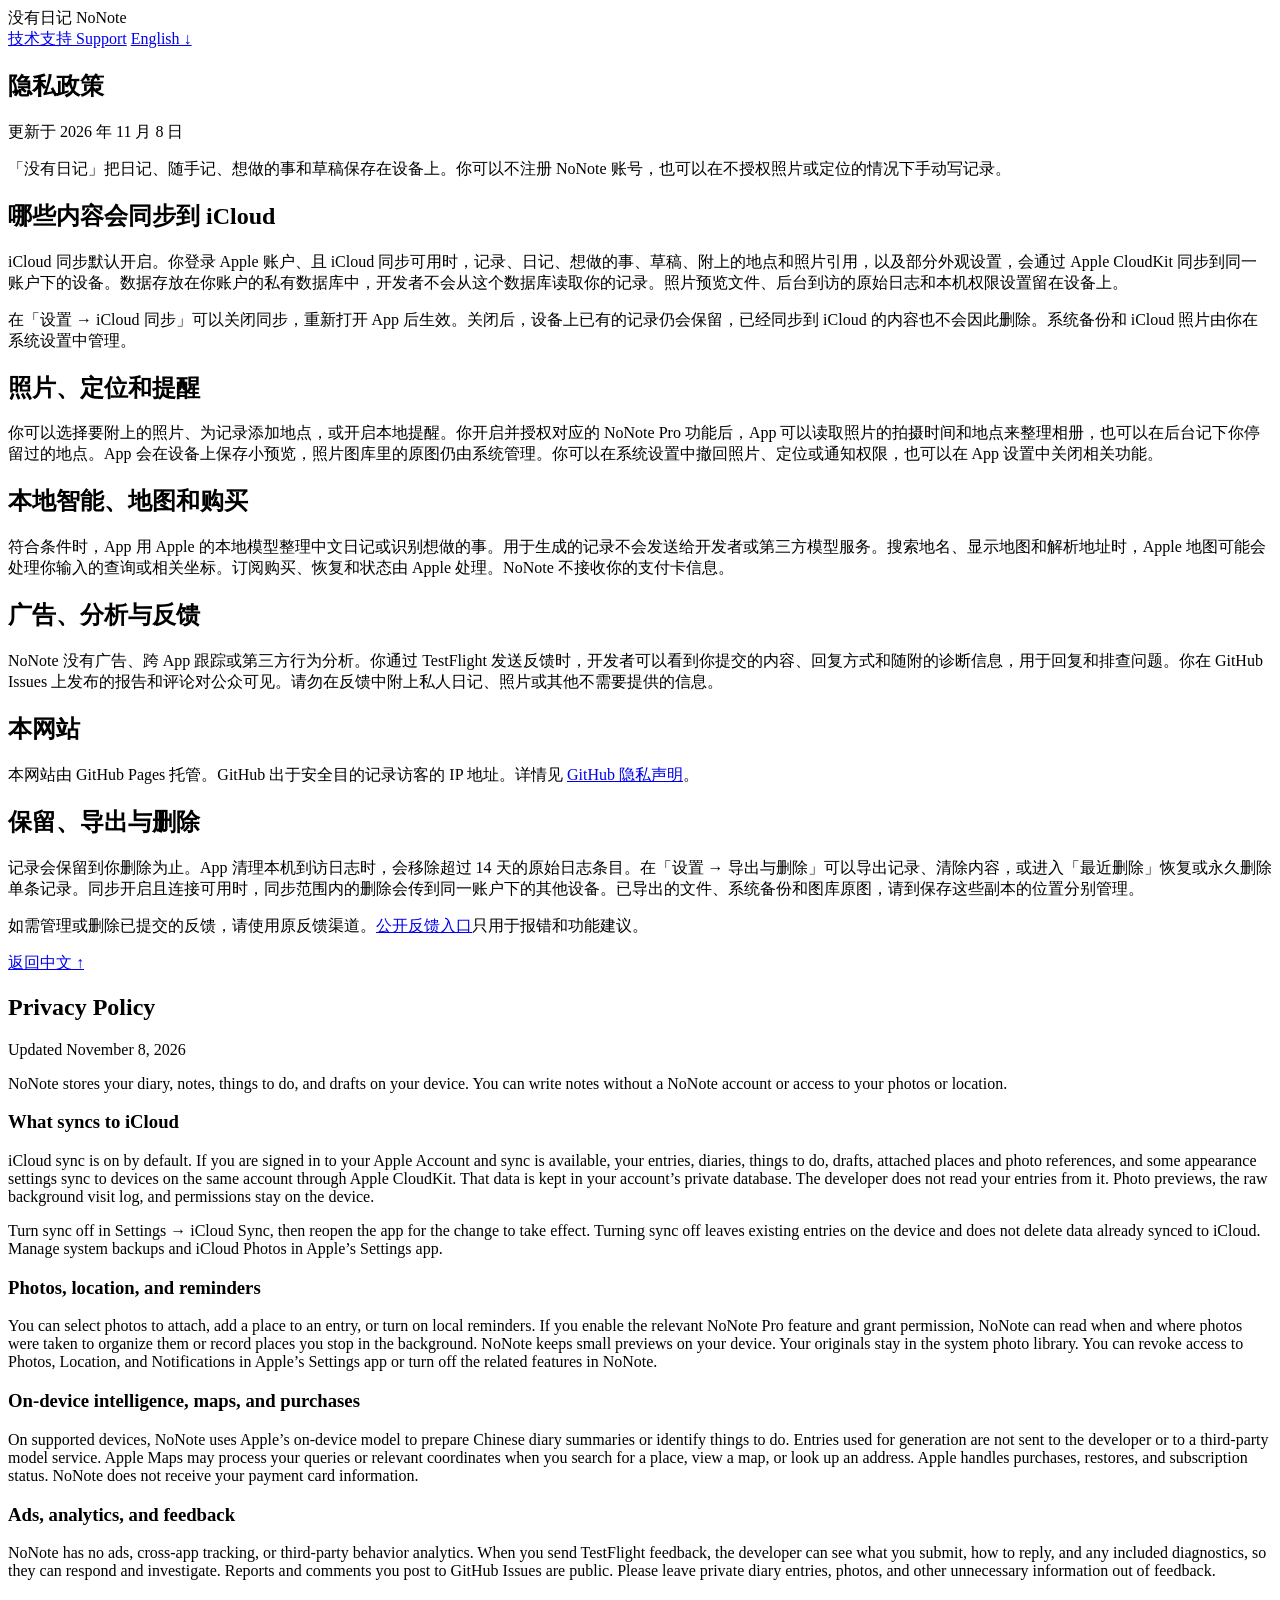
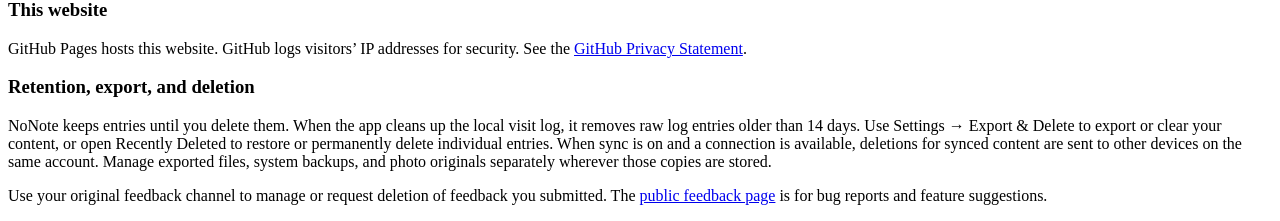
==== privacy.html @ 19c088c6 "Add privacy.html for NoNote Pages" ====
<!doctype html>
<html lang="zh-Hans">
<head>
  <meta charset="utf-8">
  <meta name="viewport" content="width=device-width, initial-scale=1">
  <meta name="description" content="了解没有日记（NoNote）如何保存和同步记录，以及怎样管理权限、导出和删除内容。 Learn how NoNote handles your data.">
  <title>没有日记 · 隐私政策 | NoNote Privacy Policy</title>
  <link rel="stylesheet" href="./site.css">
</head>
<body>
  <header class="site-header">
    <span class="brand">没有日记 <span lang="en">NoNote</span></span>
    <nav aria-label="页面导航">
      <a href="./index.html">技术支持 <span lang="en">Support</span></a>
      <a href="#english" lang="en">English ↓</a>
    </nav>
  </header>
  <main>
    <section id="chinese" aria-labelledby="zh-title">
      <h1 id="zh-title">隐私政策</h1>
      <p class="updated">更新于 <time datetime="2026-11-08">2026 年 11 月 8 日</time></p>
      <p class="intro">「没有日记」把日记、随手记、想做的事和草稿保存在设备上。你可以不注册 NoNote 账号，也可以在不授权照片或定位的情况下手动写记录。</p>

      <h2>哪些内容会同步到 iCloud</h2>
      <p>iCloud 同步默认开启。你登录 Apple 账户、且 iCloud 同步可用时，记录、日记、想做的事、草稿、附上的地点和照片引用，以及部分外观设置，会通过 Apple CloudKit 同步到同一账户下的设备。数据存放在你账户的私有数据库中，开发者不会从这个数据库读取你的记录。照片预览文件、后台到访的原始日志和本机权限设置留在设备上。</p>
      <p>在「设置 → iCloud 同步」可以关闭同步，重新打开 App 后生效。关闭后，设备上已有的记录仍会保留，已经同步到 iCloud 的内容也不会因此删除。系统备份和 iCloud 照片由你在系统设置中管理。</p>

      <h2>照片、定位和提醒</h2>
      <p>你可以选择要附上的照片、为记录添加地点，或开启本地提醒。你开启并授权对应的 NoNote Pro 功能后，App 可以读取照片的拍摄时间和地点来整理相册，也可以在后台记下你停留过的地点。App 会在设备上保存小预览，照片图库里的原图仍由系统管理。你可以在系统设置中撤回照片、定位或通知权限，也可以在 App 设置中关闭相关功能。</p>

      <h2>本地智能、地图和购买</h2>
      <p>符合条件时，App 用 Apple 的本地模型整理中文日记或识别想做的事。用于生成的记录不会发送给开发者或第三方模型服务。搜索地名、显示地图和解析地址时，Apple 地图可能会处理你输入的查询或相关坐标。订阅购买、恢复和状态由 Apple 处理。NoNote 不接收你的支付卡信息。</p>

      <h2>广告、分析与反馈</h2>
      <p>NoNote 没有广告、跨 App 跟踪或第三方行为分析。你通过 TestFlight 发送反馈时，开发者可以看到你提交的内容、回复方式和随附的诊断信息，用于回复和排查问题。你在 GitHub Issues 上发布的报告和评论对公众可见。请勿在反馈中附上私人日记、照片或其他不需要提供的信息。</p>

      <h2>本网站</h2>
      <p>本网站由 GitHub Pages 托管。GitHub 出于安全目的记录访客的 IP 地址。详情见 <a href="https://docs.github.com/en/site-policy/privacy-policies/github-general-privacy-statement">GitHub 隐私声明</a>。</p>

      <h2>保留、导出与删除</h2>
      <p>记录会保留到你删除为止。App 清理本机到访日志时，会移除超过 14 天的原始日志条目。在「设置 → 导出与删除」可以导出记录、清除内容，或进入「最近删除」恢复或永久删除单条记录。同步开启且连接可用时，同步范围内的删除会传到同一账户下的其他设备。已导出的文件、系统备份和图库原图，请到保存这些副本的位置分别管理。</p>
      <p>如需管理或删除已提交的反馈，请使用原反馈渠道。<a href="./index.html#contact">公开反馈入口</a>只用于报错和功能建议。</p>
    </section>

    <section id="english" lang="en" aria-labelledby="en-title">
      <p class="language-back"><a href="#chinese" lang="zh-Hans">返回中文 ↑</a></p>
      <h2 id="en-title" class="section-title">Privacy Policy</h2>
      <p class="updated">Updated <time datetime="2026-11-08">November 8, 2026</time></p>
      <p class="intro">NoNote stores your diary, notes, things to do, and drafts on your device. You can write notes without a NoNote account or access to your photos or location.</p>

      <h3>What syncs to iCloud</h3>
      <p>iCloud sync is on by default. If you are signed in to your Apple Account and sync is available, your entries, diaries, things to do, drafts, attached places and photo references, and some appearance settings sync to devices on the same account through Apple CloudKit. That data is kept in your account’s private database. The developer does not read your entries from it. Photo previews, the raw background visit log, and permissions stay on the device.</p>
      <p>Turn sync off in Settings → iCloud Sync, then reopen the app for the change to take effect. Turning sync off leaves existing entries on the device and does not delete data already synced to iCloud. Manage system backups and iCloud Photos in Apple’s Settings app.</p>

      <h3>Photos, location, and reminders</h3>
      <p>You can select photos to attach, add a place to an entry, or turn on local reminders. If you enable the relevant NoNote Pro feature and grant permission, NoNote can read when and where photos were taken to organize them or record places you stop in the background. NoNote keeps small previews on your device. Your originals stay in the system photo library. You can revoke access to Photos, Location, and Notifications in Apple’s Settings app or turn off the related features in NoNote.</p>

      <h3>On-device intelligence, maps, and purchases</h3>
      <p>On supported devices, NoNote uses Apple’s on-device model to prepare Chinese diary summaries or identify things to do. Entries used for generation are not sent to the developer or to a third-party model service. Apple Maps may process your queries or relevant coordinates when you search for a place, view a map, or look up an address. Apple handles purchases, restores, and subscription status. NoNote does not receive your payment card information.</p>

      <h3>Ads, analytics, and feedback</h3>
      <p>NoNote has no ads, cross-app tracking, or third-party behavior analytics. When you send TestFlight feedback, the developer can see what you submit, how to reply, and any included diagnostics, so they can respond and investigate. Reports and comments you post to GitHub Issues are public. Please leave private diary entries, photos, and other unnecessary information out of feedback.</p>

      <h3>This website</h3>
      <p>GitHub Pages hosts this website. GitHub logs visitors’ IP addresses for security. See the <a href="https://docs.github.com/en/site-policy/privacy-policies/github-general-privacy-statement">GitHub Privacy Statement</a>.</p>

      <h3>Retention, export, and deletion</h3>
      <p>NoNote keeps entries until you delete them. When the app cleans up the local visit log, it removes raw log entries older than 14 days. Use Settings → Export &amp; Delete to export or clear your content, or open Recently Deleted to restore or permanently delete individual entries. When sync is on and a connection is available, deletions for synced content are sent to other devices on the same account. Manage exported files, system backups, and photo originals separately wherever those copies are stored.</p>
      <p>Use your original feedback channel to manage or request deletion of feedback you submitted. The <a href="./index.html#contact-en">public feedback page</a> is for bug reports and feature suggestions.</p>
    </section>
  </main>
</body>
</html>
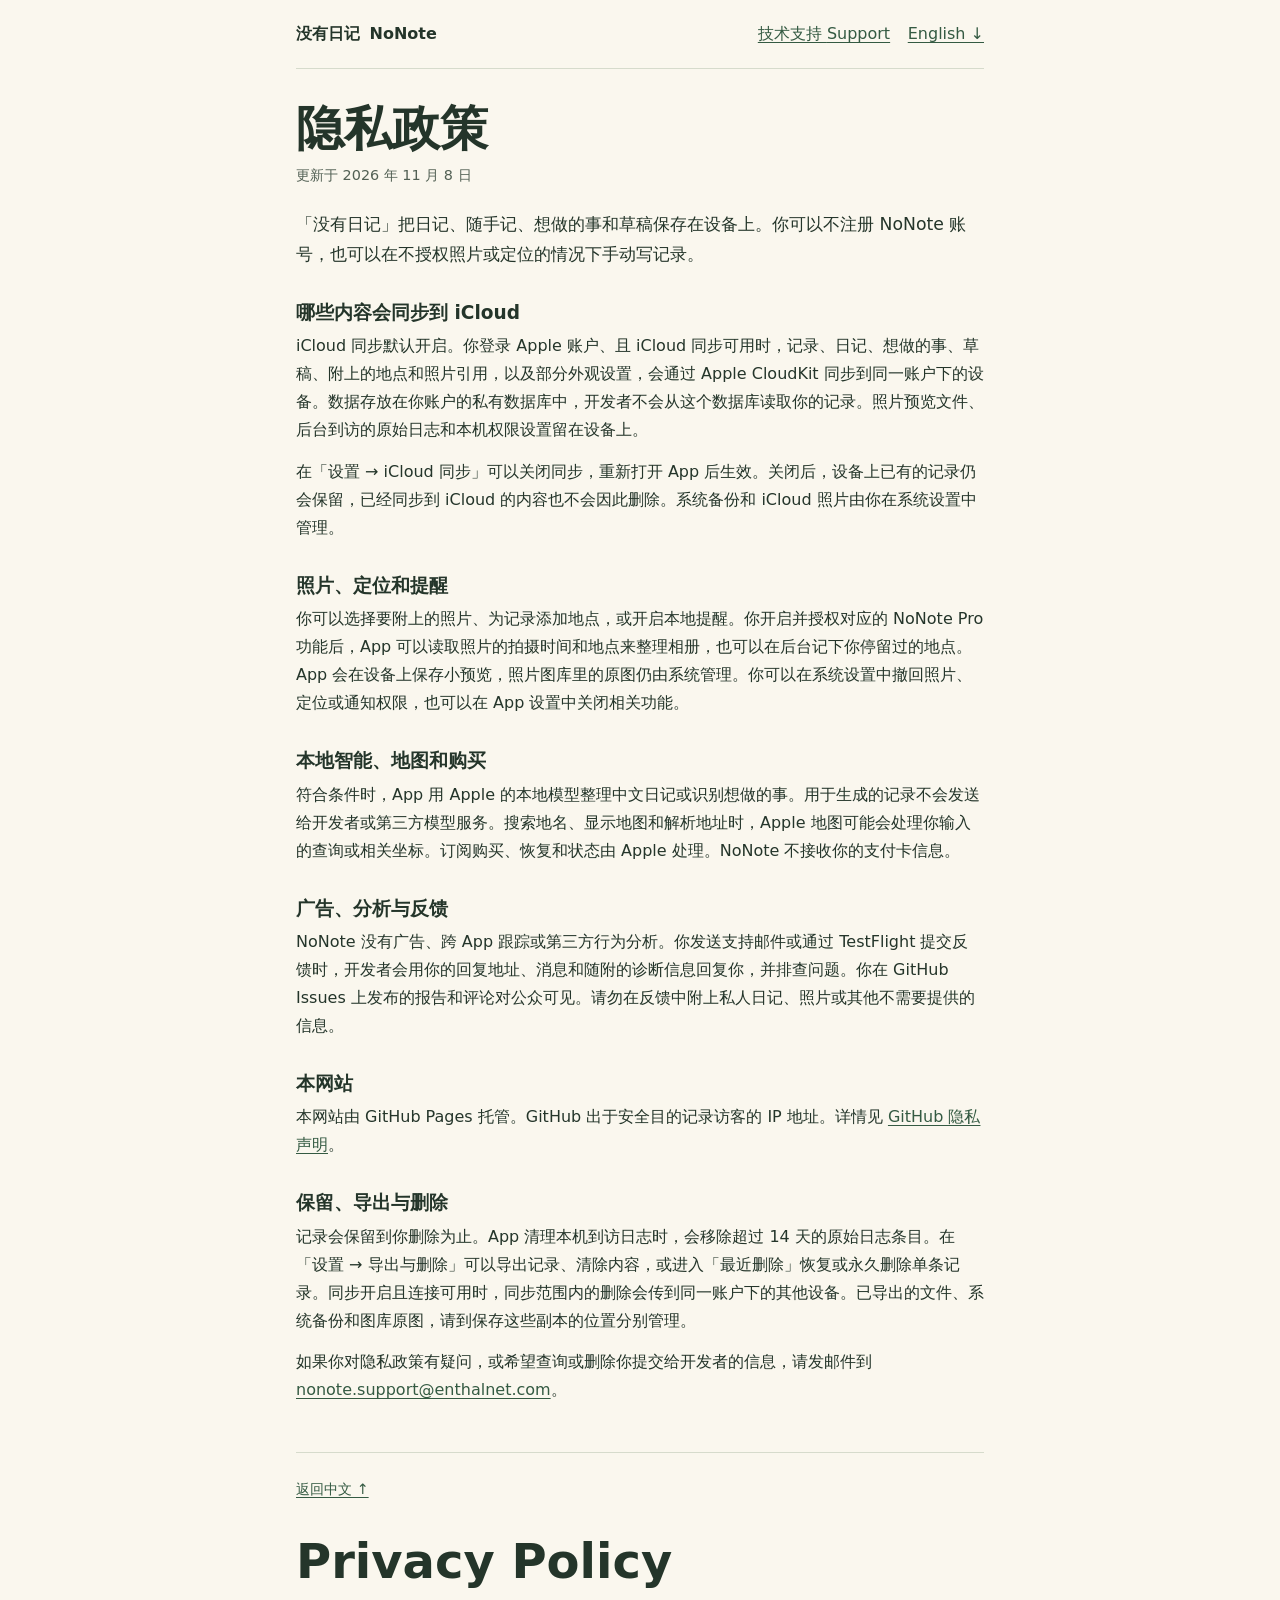
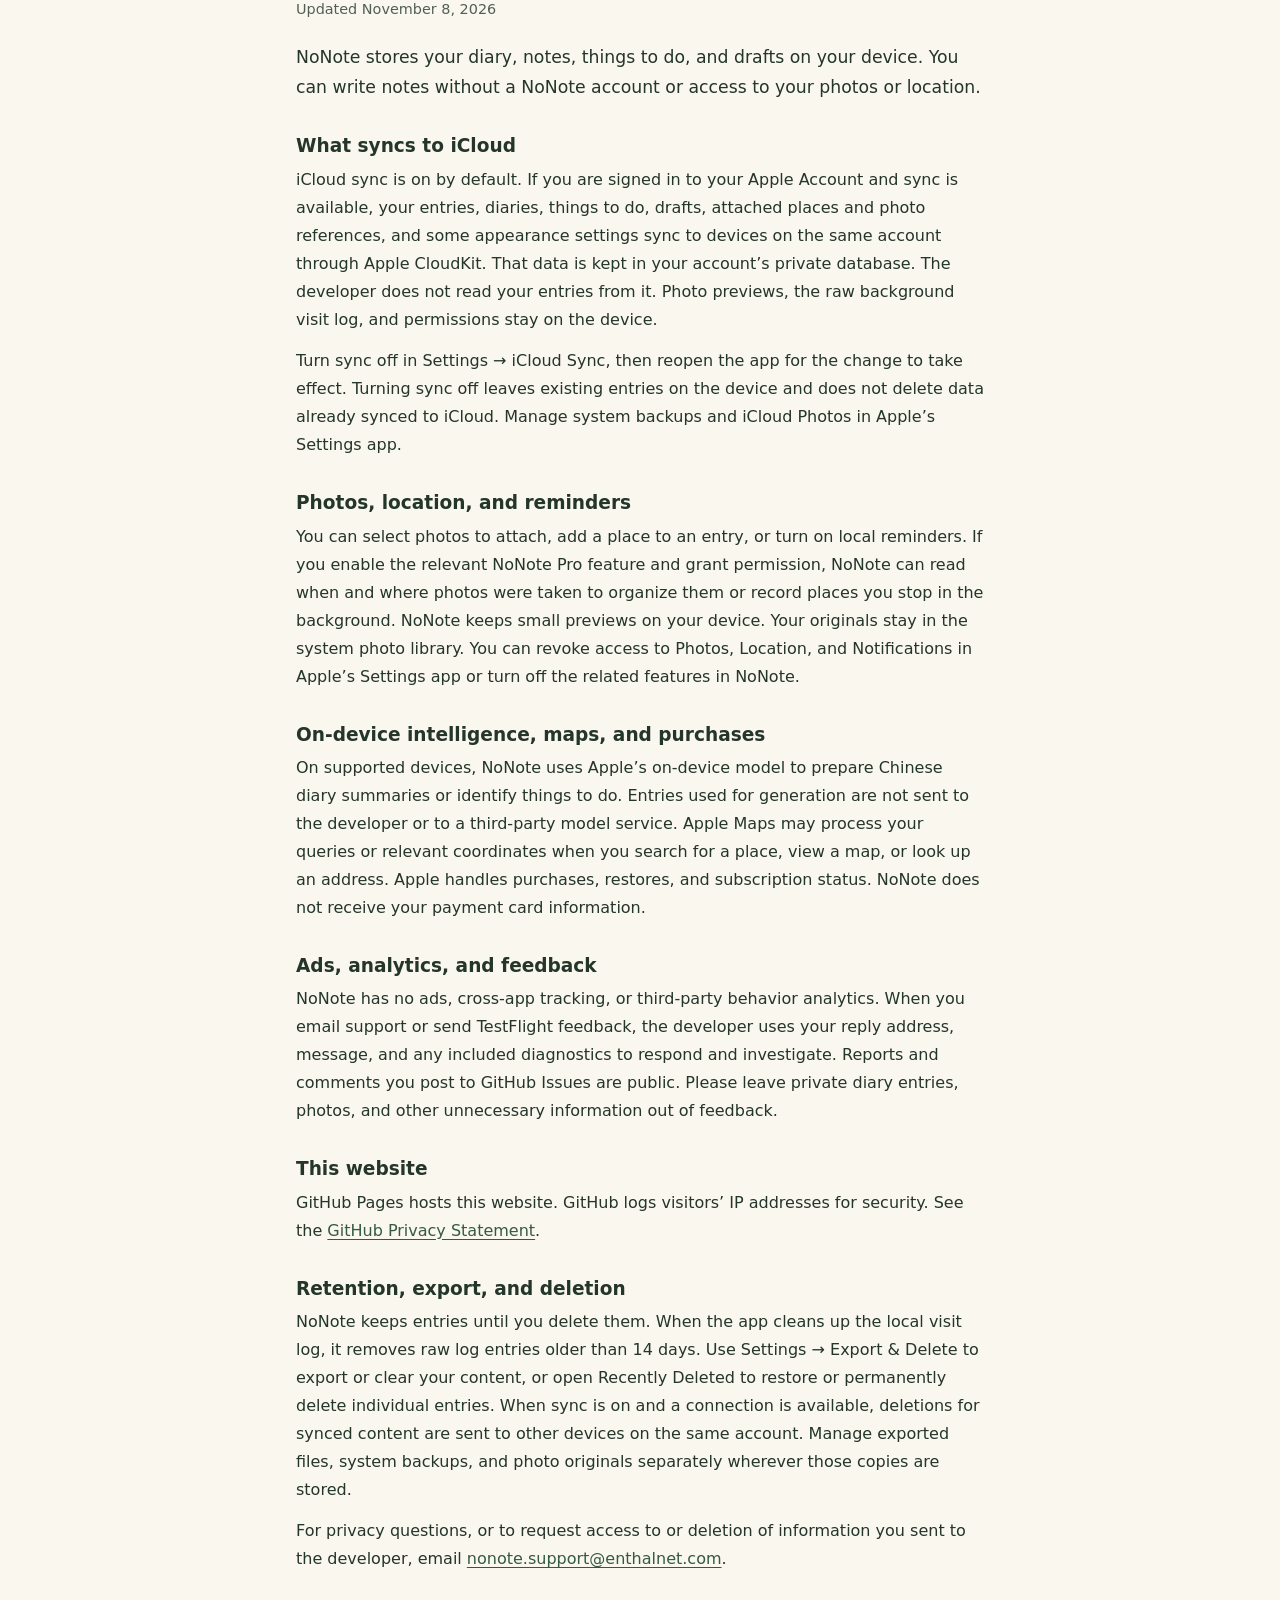
==== commit 9bbccbb3: "Add privacy contact to NoNote policy" ====
--- a/privacy.html
+++ b/privacy.html
@@ -32,14 +32,14 @@
       <p>符合条件时，App 用 Apple 的本地模型整理中文日记或识别想做的事。用于生成的记录不会发送给开发者或第三方模型服务。搜索地名、显示地图和解析地址时，Apple 地图可能会处理你输入的查询或相关坐标。订阅购买、恢复和状态由 Apple 处理。NoNote 不接收你的支付卡信息。</p>
 
       <h2>广告、分析与反馈</h2>
-      <p>NoNote 没有广告、跨 App 跟踪或第三方行为分析。你通过 TestFlight 发送反馈时，开发者可以看到你提交的内容、回复方式和随附的诊断信息，用于回复和排查问题。你在 GitHub Issues 上发布的报告和评论对公众可见。请勿在反馈中附上私人日记、照片或其他不需要提供的信息。</p>
+      <p>NoNote 没有广告、跨 App 跟踪或第三方行为分析。你发送支持邮件或通过 TestFlight 提交反馈时，开发者会用你的回复地址、消息和随附的诊断信息回复你，并排查问题。你在 GitHub Issues 上发布的报告和评论对公众可见。请勿在反馈中附上私人日记、照片或其他不需要提供的信息。</p>
 
       <h2>本网站</h2>
       <p>本网站由 GitHub Pages 托管。GitHub 出于安全目的记录访客的 IP 地址。详情见 <a href="https://docs.github.com/en/site-policy/privacy-policies/github-general-privacy-statement">GitHub 隐私声明</a>。</p>
 
       <h2>保留、导出与删除</h2>
       <p>记录会保留到你删除为止。App 清理本机到访日志时，会移除超过 14 天的原始日志条目。在「设置 → 导出与删除」可以导出记录、清除内容，或进入「最近删除」恢复或永久删除单条记录。同步开启且连接可用时，同步范围内的删除会传到同一账户下的其他设备。已导出的文件、系统备份和图库原图，请到保存这些副本的位置分别管理。</p>
-      <p>如需管理或删除已提交的反馈，请使用原反馈渠道。<a href="./index.html#contact">公开反馈入口</a>只用于报错和功能建议。</p>
+      <p>如果你对隐私政策有疑问，或希望查询或删除你提交给开发者的信息，请发邮件到 <a href="mailto:nonote.support@enthalnet.com">nonote.support@enthalnet.com</a>。</p>
     </section>
 
     <section id="english" lang="en" aria-labelledby="en-title">
@@ -59,14 +59,14 @@
       <p>On supported devices, NoNote uses Apple’s on-device model to prepare Chinese diary summaries or identify things to do. Entries used for generation are not sent to the developer or to a third-party model service. Apple Maps may process your queries or relevant coordinates when you search for a place, view a map, or look up an address. Apple handles purchases, restores, and subscription status. NoNote does not receive your payment card information.</p>
 
       <h3>Ads, analytics, and feedback</h3>
-      <p>NoNote has no ads, cross-app tracking, or third-party behavior analytics. When you send TestFlight feedback, the developer can see what you submit, how to reply, and any included diagnostics, so they can respond and investigate. Reports and comments you post to GitHub Issues are public. Please leave private diary entries, photos, and other unnecessary information out of feedback.</p>
+      <p>NoNote has no ads, cross-app tracking, or third-party behavior analytics. When you email support or send TestFlight feedback, the developer uses your reply address, message, and any included diagnostics to respond and investigate. Reports and comments you post to GitHub Issues are public. Please leave private diary entries, photos, and other unnecessary information out of feedback.</p>
 
       <h3>This website</h3>
       <p>GitHub Pages hosts this website. GitHub logs visitors’ IP addresses for security. See the <a href="https://docs.github.com/en/site-policy/privacy-policies/github-general-privacy-statement">GitHub Privacy Statement</a>.</p>
 
       <h3>Retention, export, and deletion</h3>
       <p>NoNote keeps entries until you delete them. When the app cleans up the local visit log, it removes raw log entries older than 14 days. Use Settings → Export &amp; Delete to export or clear your content, or open Recently Deleted to restore or permanently delete individual entries. When sync is on and a connection is available, deletions for synced content are sent to other devices on the same account. Manage exported files, system backups, and photo originals separately wherever those copies are stored.</p>
-      <p>Use your original feedback channel to manage or request deletion of feedback you submitted. The <a href="./index.html#contact-en">public feedback page</a> is for bug reports and feature suggestions.</p>
+      <p>For privacy questions, or to request access to or deletion of information you sent to the developer, email <a href="mailto:nonote.support@enthalnet.com">nonote.support@enthalnet.com</a>.</p>
     </section>
   </main>
 </body>
--- a/site.css
+++ b/site.css
@@ -0,0 +1,41 @@
+:root {
+  color-scheme: light;
+  --paper: #faf7ee;
+  --ink: #24352a;
+  --muted: #526054;
+  --accent: #345a42;
+  --rule: #d6dbcc;
+}
+
+* { box-sizing: border-box; }
+body {
+  max-width: 48rem;
+  margin: 0 auto;
+  padding: 0 clamp(1rem, 5vw, 2.5rem) 3rem;
+  background: var(--paper);
+  color: var(--ink);
+  font: 1rem/1.75 system-ui, sans-serif;
+  overflow-wrap: anywhere;
+}
+.site-header, nav {
+  display: flex;
+  flex-wrap: wrap;
+  gap: 0.5rem 1.1rem;
+  align-items: center;
+}
+.site-header {
+  justify-content: space-between;
+  padding: 1.25rem 0;
+  border-bottom: 1px solid var(--rule);
+}
+.brand { font-weight: 700; }
+.brand span { margin-inline-start: 0.25rem; }
+a { color: var(--accent); text-underline-offset: 0.2em; }
+a:focus-visible { outline: 2px solid var(--accent); outline-offset: 4px; }
+h1, h2, h3 { line-height: 1.3; }
+h1, .section-title { font-size: clamp(2rem, 6vw, 3rem); margin: 1.75rem 0 0.25rem; }
+h2, h3 { font-size: 1.16rem; margin: 2rem 0 0.45rem; }
+p { margin: 0 0 0.85rem; }
+.intro { font-size: 1.08rem; margin-top: 1.25rem; }
+.updated, .language-back { color: var(--muted); font-size: 0.9rem; }
+section + section { margin-top: 3rem; padding-top: 1.5rem; border-top: 1px solid var(--rule); }
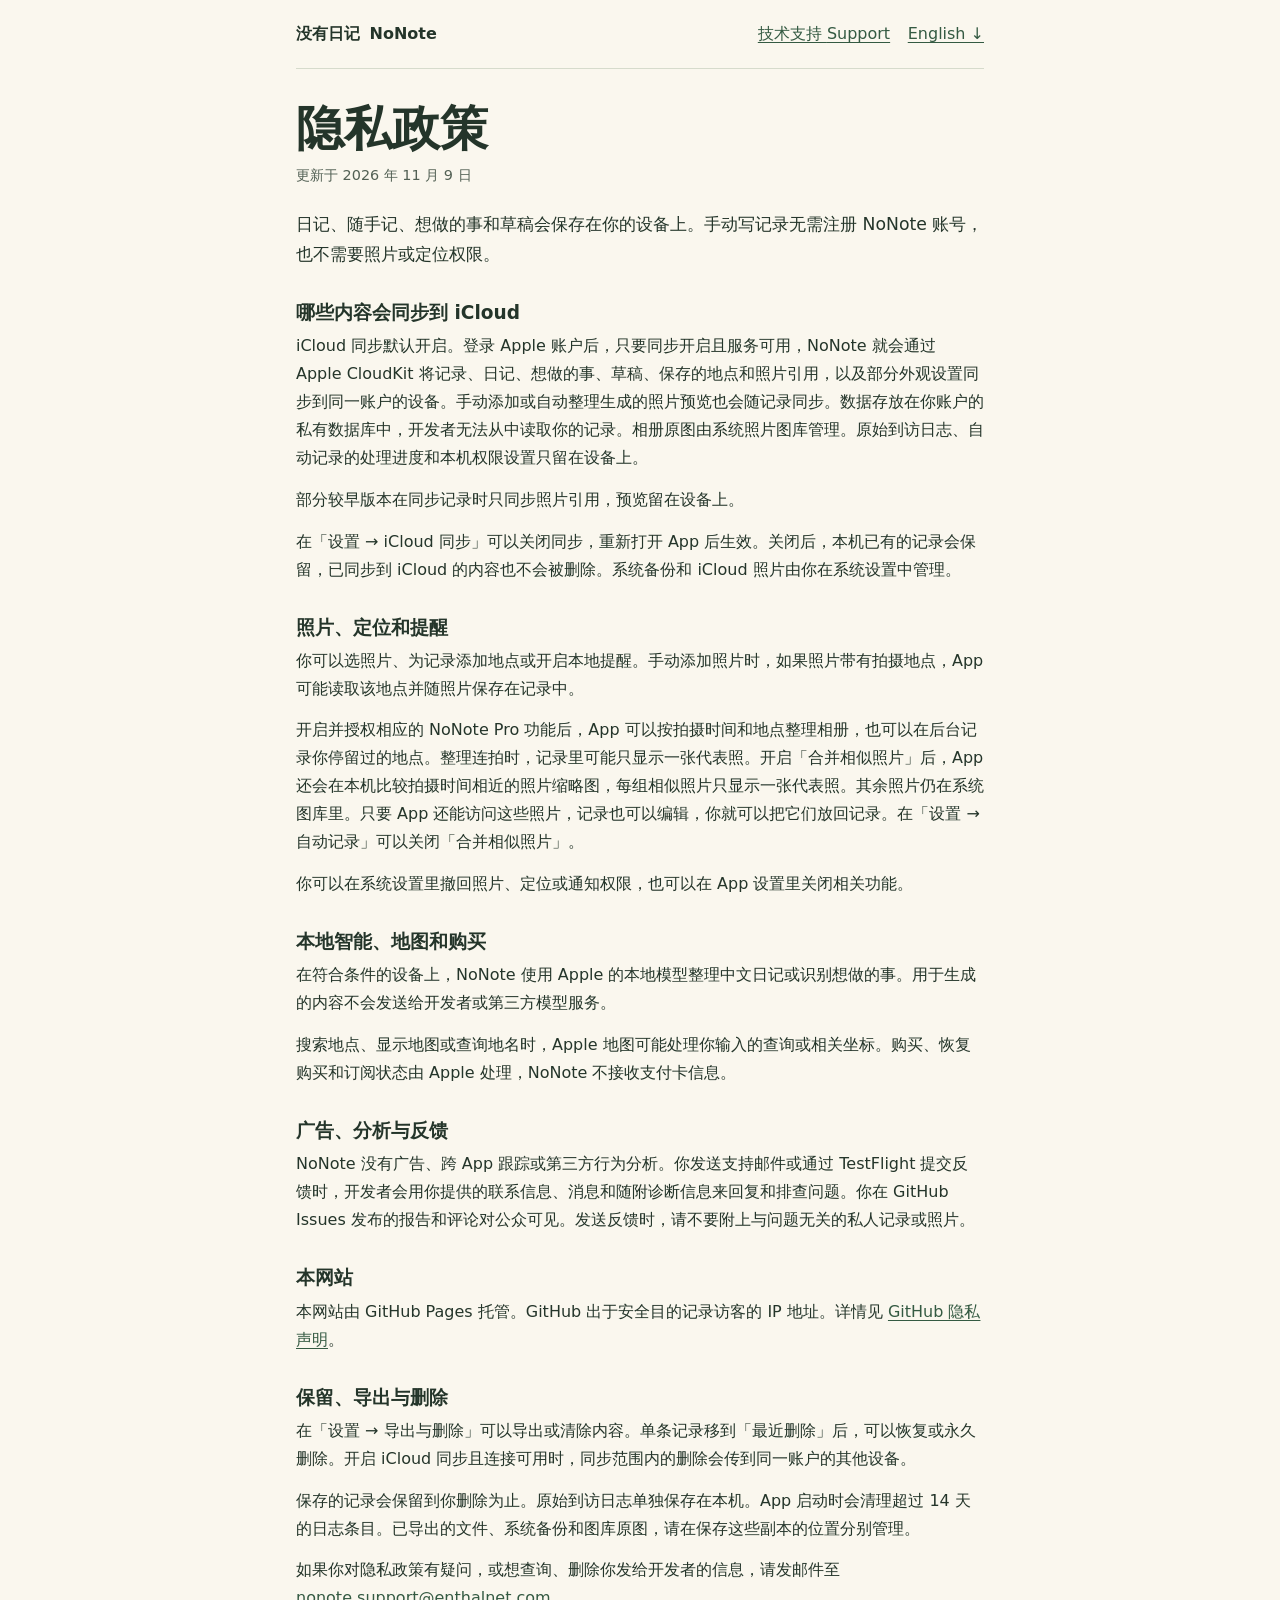
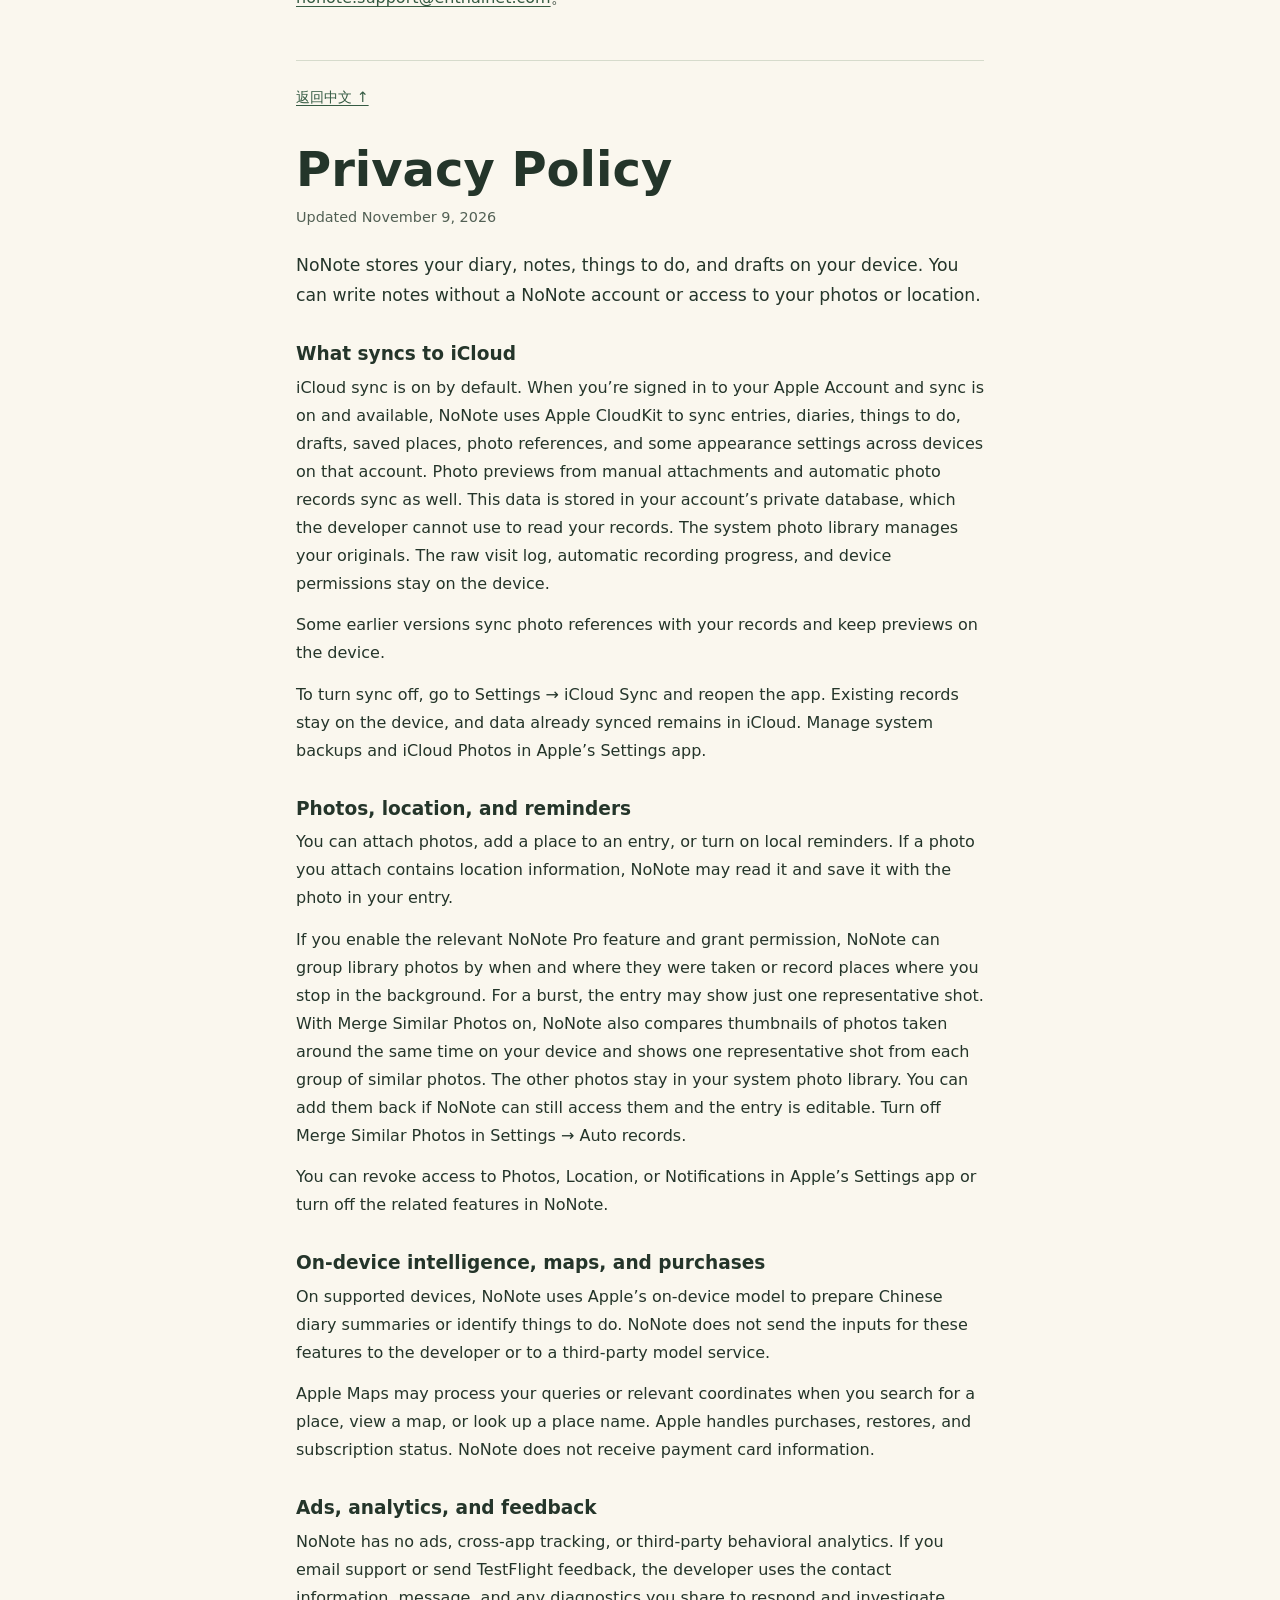
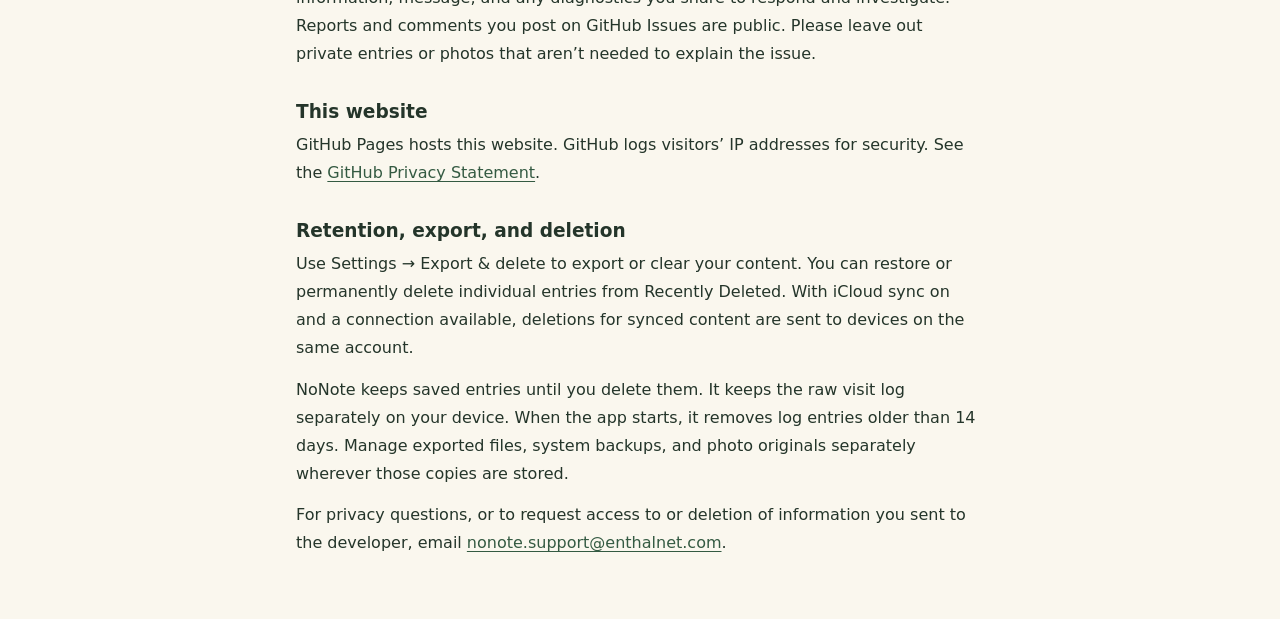
==== commit e3522ea4: "Align the bilingual NoNote privacy policy with the app" ====
--- a/privacy.html
+++ b/privacy.html
@@ -18,54 +18,64 @@
   <main>
     <section id="chinese" aria-labelledby="zh-title">
       <h1 id="zh-title">隐私政策</h1>
-      <p class="updated">更新于 <time datetime="2026-11-08">2026 年 11 月 8 日</time></p>
-      <p class="intro">「没有日记」把日记、随手记、想做的事和草稿保存在设备上。你可以不注册 NoNote 账号，也可以在不授权照片或定位的情况下手动写记录。</p>
+      <p class="updated">更新于 <time datetime="2026-11-09">2026 年 11 月 9 日</time></p>
+      <p class="intro">日记、随手记、想做的事和草稿会保存在你的设备上。手动写记录无需注册 NoNote 账号，也不需要照片或定位权限。</p>
 
       <h2>哪些内容会同步到 iCloud</h2>
-      <p>iCloud 同步默认开启。你登录 Apple 账户、且 iCloud 同步可用时，记录、日记、想做的事、草稿、附上的地点和照片引用，以及部分外观设置，会通过 Apple CloudKit 同步到同一账户下的设备。数据存放在你账户的私有数据库中，开发者不会从这个数据库读取你的记录。照片预览文件、后台到访的原始日志和本机权限设置留在设备上。</p>
-      <p>在「设置 → iCloud 同步」可以关闭同步，重新打开 App 后生效。关闭后，设备上已有的记录仍会保留，已经同步到 iCloud 的内容也不会因此删除。系统备份和 iCloud 照片由你在系统设置中管理。</p>
+      <p>iCloud 同步默认开启。登录 Apple 账户后，只要同步开启且服务可用，NoNote 就会通过 Apple CloudKit 将记录、日记、想做的事、草稿、保存的地点和照片引用，以及部分外观设置同步到同一账户的设备。手动添加或自动整理生成的照片预览也会随记录同步。数据存放在你账户的私有数据库中，开发者无法从中读取你的记录。相册原图由系统照片图库管理。原始到访日志、自动记录的处理进度和本机权限设置只留在设备上。</p>
+      <p>部分较早版本在同步记录时只同步照片引用，预览留在设备上。</p>
+      <p>在「设置 → iCloud 同步」可以关闭同步，重新打开 App 后生效。关闭后，本机已有的记录会保留，已同步到 iCloud 的内容也不会被删除。系统备份和 iCloud 照片由你在系统设置中管理。</p>
 
       <h2>照片、定位和提醒</h2>
-      <p>你可以选择要附上的照片、为记录添加地点，或开启本地提醒。你开启并授权对应的 NoNote Pro 功能后，App 可以读取照片的拍摄时间和地点来整理相册，也可以在后台记下你停留过的地点。App 会在设备上保存小预览，照片图库里的原图仍由系统管理。你可以在系统设置中撤回照片、定位或通知权限，也可以在 App 设置中关闭相关功能。</p>
+      <p>你可以选照片、为记录添加地点或开启本地提醒。手动添加照片时，如果照片带有拍摄地点，App 可能读取该地点并随照片保存在记录中。</p>
+      <p>开启并授权相应的 NoNote Pro 功能后，App 可以按拍摄时间和地点整理相册，也可以在后台记录你停留过的地点。整理连拍时，记录里可能只显示一张代表照。开启「合并相似照片」后，App 还会在本机比较拍摄时间相近的照片缩略图，每组相似照片只显示一张代表照。其余照片仍在系统图库里。只要 App 还能访问这些照片，记录也可以编辑，你就可以把它们放回记录。在「设置 → 自动记录」可以关闭「合并相似照片」。</p>
+      <p>你可以在系统设置里撤回照片、定位或通知权限，也可以在 App 设置里关闭相关功能。</p>
 
       <h2>本地智能、地图和购买</h2>
-      <p>符合条件时，App 用 Apple 的本地模型整理中文日记或识别想做的事。用于生成的记录不会发送给开发者或第三方模型服务。搜索地名、显示地图和解析地址时，Apple 地图可能会处理你输入的查询或相关坐标。订阅购买、恢复和状态由 Apple 处理。NoNote 不接收你的支付卡信息。</p>
+      <p>在符合条件的设备上，NoNote 使用 Apple 的本地模型整理中文日记或识别想做的事。用于生成的内容不会发送给开发者或第三方模型服务。</p>
+      <p>搜索地点、显示地图或查询地名时，Apple 地图可能处理你输入的查询或相关坐标。购买、恢复购买和订阅状态由 Apple 处理，NoNote 不接收支付卡信息。</p>
 
       <h2>广告、分析与反馈</h2>
-      <p>NoNote 没有广告、跨 App 跟踪或第三方行为分析。你发送支持邮件或通过 TestFlight 提交反馈时，开发者会用你的回复地址、消息和随附的诊断信息回复你，并排查问题。你在 GitHub Issues 上发布的报告和评论对公众可见。请勿在反馈中附上私人日记、照片或其他不需要提供的信息。</p>
+      <p>NoNote 没有广告、跨 App 跟踪或第三方行为分析。你发送支持邮件或通过 TestFlight 提交反馈时，开发者会用你提供的联系信息、消息和随附诊断信息来回复和排查问题。你在 GitHub Issues 发布的报告和评论对公众可见。发送反馈时，请不要附上与问题无关的私人记录或照片。</p>
 
       <h2>本网站</h2>
       <p>本网站由 GitHub Pages 托管。GitHub 出于安全目的记录访客的 IP 地址。详情见 <a href="https://docs.github.com/en/site-policy/privacy-policies/github-general-privacy-statement">GitHub 隐私声明</a>。</p>
 
       <h2>保留、导出与删除</h2>
-      <p>记录会保留到你删除为止。App 清理本机到访日志时，会移除超过 14 天的原始日志条目。在「设置 → 导出与删除」可以导出记录、清除内容，或进入「最近删除」恢复或永久删除单条记录。同步开启且连接可用时，同步范围内的删除会传到同一账户下的其他设备。已导出的文件、系统备份和图库原图，请到保存这些副本的位置分别管理。</p>
-      <p>如果你对隐私政策有疑问，或希望查询或删除你提交给开发者的信息，请发邮件到 <a href="mailto:nonote.support@enthalnet.com">nonote.support@enthalnet.com</a>。</p>
+      <p>在「设置 → 导出与删除」可以导出或清除内容。单条记录移到「最近删除」后，可以恢复或永久删除。开启 iCloud 同步且连接可用时，同步范围内的删除会传到同一账户的其他设备。</p>
+      <p>保存的记录会保留到你删除为止。原始到访日志单独保存在本机。App 启动时会清理超过 14 天的日志条目。已导出的文件、系统备份和图库原图，请在保存这些副本的位置分别管理。</p>
+      <p>如果你对隐私政策有疑问，或想查询、删除你发给开发者的信息，请发邮件至 <a href="mailto:nonote.support@enthalnet.com">nonote.support@enthalnet.com</a>。</p>
     </section>
 
     <section id="english" lang="en" aria-labelledby="en-title">
       <p class="language-back"><a href="#chinese" lang="zh-Hans">返回中文 ↑</a></p>
       <h2 id="en-title" class="section-title">Privacy Policy</h2>
-      <p class="updated">Updated <time datetime="2026-11-08">November 8, 2026</time></p>
+      <p class="updated">Updated <time datetime="2026-11-09">November 9, 2026</time></p>
       <p class="intro">NoNote stores your diary, notes, things to do, and drafts on your device. You can write notes without a NoNote account or access to your photos or location.</p>
 
       <h3>What syncs to iCloud</h3>
-      <p>iCloud sync is on by default. If you are signed in to your Apple Account and sync is available, your entries, diaries, things to do, drafts, attached places and photo references, and some appearance settings sync to devices on the same account through Apple CloudKit. That data is kept in your account’s private database. The developer does not read your entries from it. Photo previews, the raw background visit log, and permissions stay on the device.</p>
-      <p>Turn sync off in Settings → iCloud Sync, then reopen the app for the change to take effect. Turning sync off leaves existing entries on the device and does not delete data already synced to iCloud. Manage system backups and iCloud Photos in Apple’s Settings app.</p>
+      <p>iCloud sync is on by default. When you’re signed in to your Apple Account and sync is on and available, NoNote uses Apple CloudKit to sync entries, diaries, things to do, drafts, saved places, photo references, and some appearance settings across devices on that account. Photo previews from manual attachments and automatic photo records sync as well. This data is stored in your account’s private database, which the developer cannot use to read your records. The system photo library manages your originals. The raw visit log, automatic recording progress, and device permissions stay on the device.</p>
+      <p>Some earlier versions sync photo references with your records and keep previews on the device.</p>
+      <p>To turn sync off, go to Settings → iCloud Sync and reopen the app. Existing records stay on the device, and data already synced remains in iCloud. Manage system backups and iCloud Photos in Apple’s Settings app.</p>
 
       <h3>Photos, location, and reminders</h3>
-      <p>You can select photos to attach, add a place to an entry, or turn on local reminders. If you enable the relevant NoNote Pro feature and grant permission, NoNote can read when and where photos were taken to organize them or record places you stop in the background. NoNote keeps small previews on your device. Your originals stay in the system photo library. You can revoke access to Photos, Location, and Notifications in Apple’s Settings app or turn off the related features in NoNote.</p>
+      <p>You can attach photos, add a place to an entry, or turn on local reminders. If a photo you attach contains location information, NoNote may read it and save it with the photo in your entry.</p>
+      <p>If you enable the relevant NoNote Pro feature and grant permission, NoNote can group library photos by when and where they were taken or record places where you stop in the background. For a burst, the entry may show just one representative shot. With Merge Similar Photos on, NoNote also compares thumbnails of photos taken around the same time on your device and shows one representative shot from each group of similar photos. The other photos stay in your system photo library. You can add them back if NoNote can still access them and the entry is editable. Turn off Merge Similar Photos in Settings → Auto records.</p>
+      <p>You can revoke access to Photos, Location, or Notifications in Apple’s Settings app or turn off the related features in NoNote.</p>
 
       <h3>On-device intelligence, maps, and purchases</h3>
-      <p>On supported devices, NoNote uses Apple’s on-device model to prepare Chinese diary summaries or identify things to do. Entries used for generation are not sent to the developer or to a third-party model service. Apple Maps may process your queries or relevant coordinates when you search for a place, view a map, or look up an address. Apple handles purchases, restores, and subscription status. NoNote does not receive your payment card information.</p>
+      <p>On supported devices, NoNote uses Apple’s on-device model to prepare Chinese diary summaries or identify things to do. NoNote does not send the inputs for these features to the developer or to a third-party model service.</p>
+      <p>Apple Maps may process your queries or relevant coordinates when you search for a place, view a map, or look up a place name. Apple handles purchases, restores, and subscription status. NoNote does not receive payment card information.</p>
 
       <h3>Ads, analytics, and feedback</h3>
-      <p>NoNote has no ads, cross-app tracking, or third-party behavior analytics. When you email support or send TestFlight feedback, the developer uses your reply address, message, and any included diagnostics to respond and investigate. Reports and comments you post to GitHub Issues are public. Please leave private diary entries, photos, and other unnecessary information out of feedback.</p>
+      <p>NoNote has no ads, cross-app tracking, or third-party behavioral analytics. If you email support or send TestFlight feedback, the developer uses the contact information, message, and any diagnostics you share to respond and investigate. Reports and comments you post on GitHub Issues are public. Please leave out private entries or photos that aren’t needed to explain the issue.</p>
 
       <h3>This website</h3>
       <p>GitHub Pages hosts this website. GitHub logs visitors’ IP addresses for security. See the <a href="https://docs.github.com/en/site-policy/privacy-policies/github-general-privacy-statement">GitHub Privacy Statement</a>.</p>
 
       <h3>Retention, export, and deletion</h3>
-      <p>NoNote keeps entries until you delete them. When the app cleans up the local visit log, it removes raw log entries older than 14 days. Use Settings → Export &amp; Delete to export or clear your content, or open Recently Deleted to restore or permanently delete individual entries. When sync is on and a connection is available, deletions for synced content are sent to other devices on the same account. Manage exported files, system backups, and photo originals separately wherever those copies are stored.</p>
+      <p>Use Settings → Export &amp; delete to export or clear your content. You can restore or permanently delete individual entries from Recently Deleted. With iCloud sync on and a connection available, deletions for synced content are sent to devices on the same account.</p>
+      <p>NoNote keeps saved entries until you delete them. It keeps the raw visit log separately on your device. When the app starts, it removes log entries older than 14 days. Manage exported files, system backups, and photo originals separately wherever those copies are stored.</p>
       <p>For privacy questions, or to request access to or deletion of information you sent to the developer, email <a href="mailto:nonote.support@enthalnet.com">nonote.support@enthalnet.com</a>.</p>
     </section>
   </main>
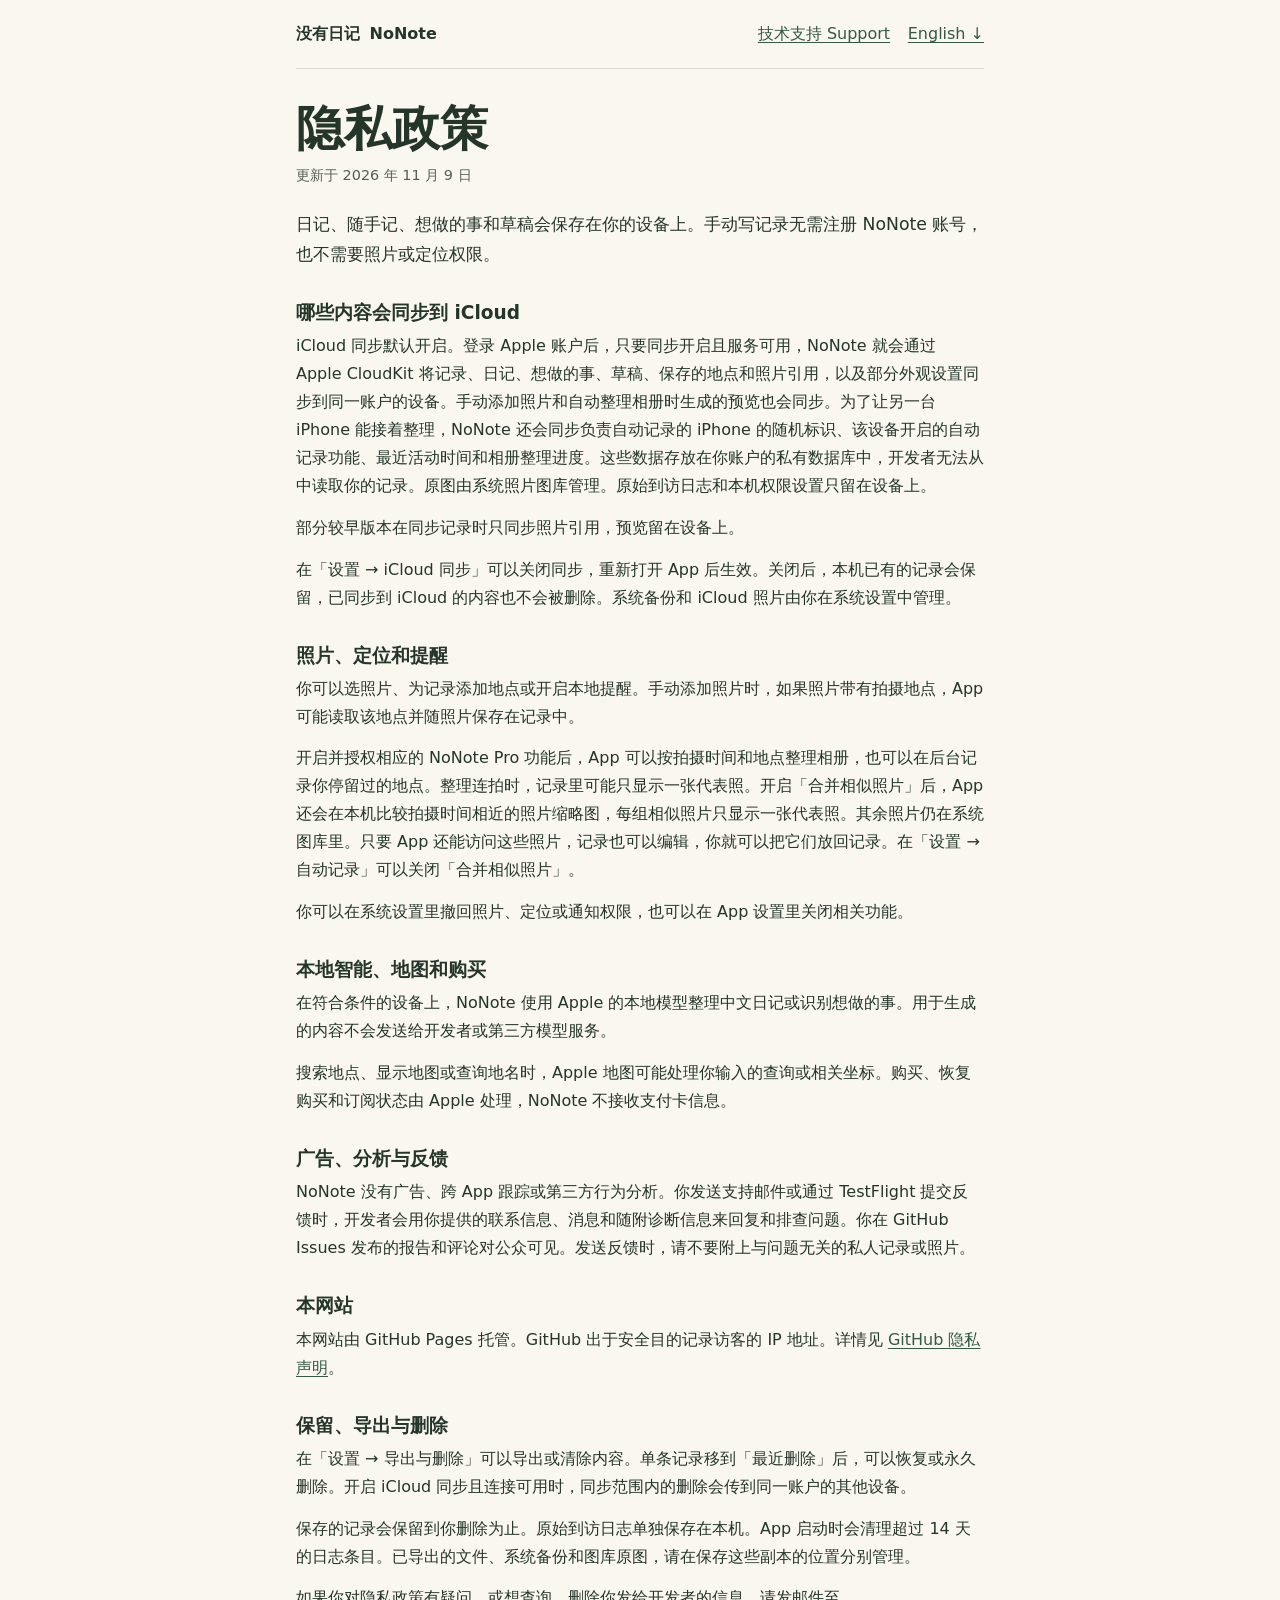
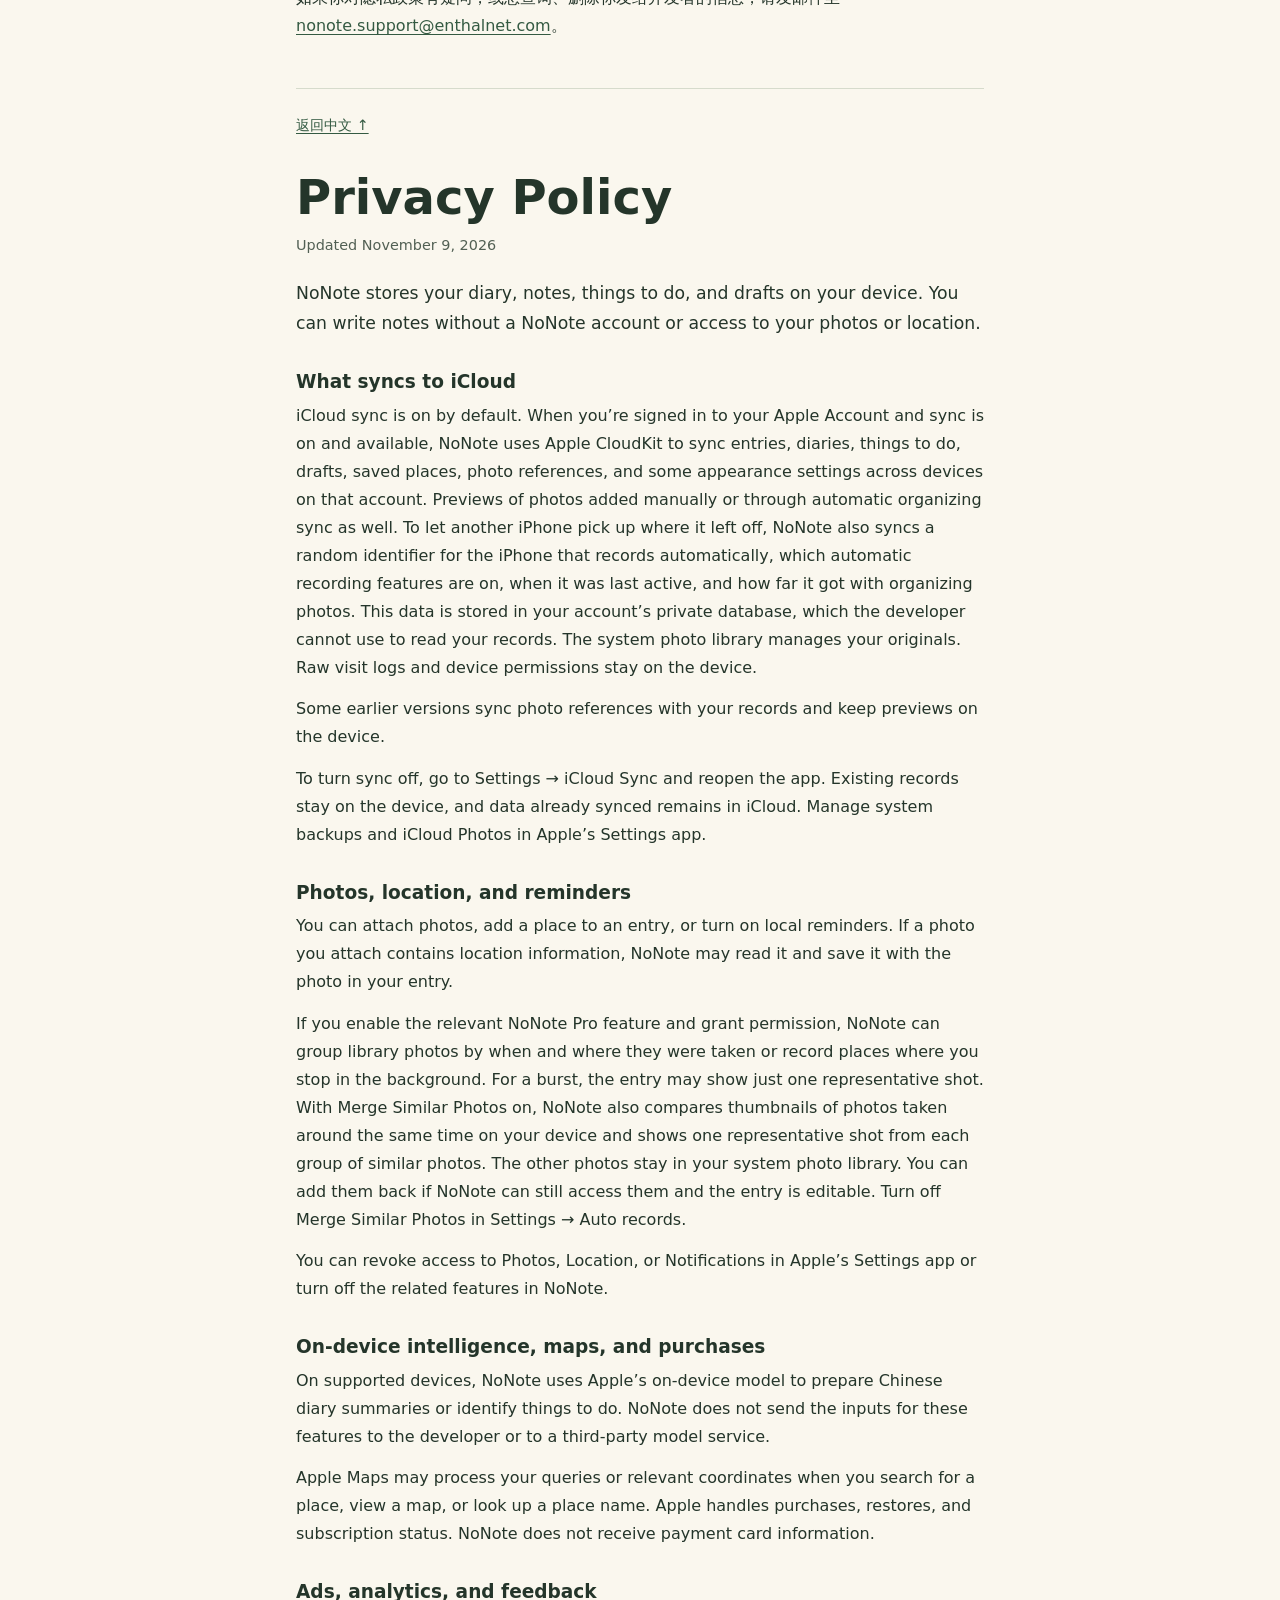
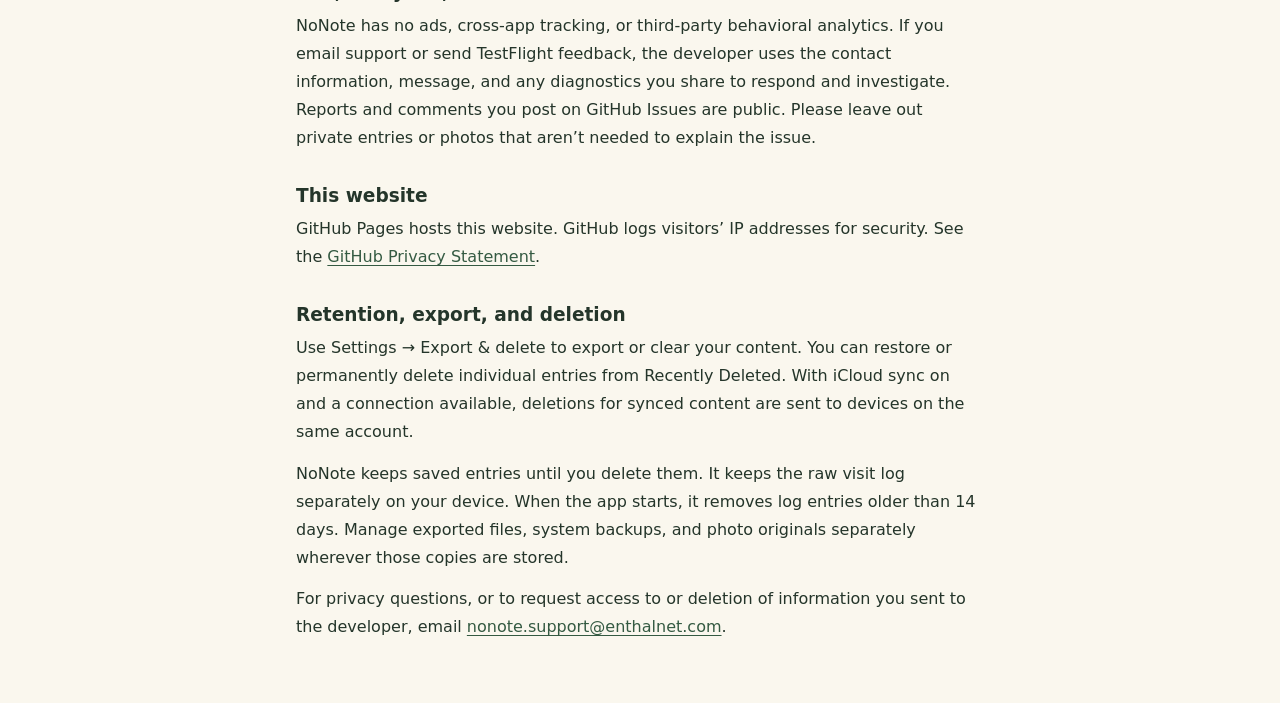
==== commit 9cf6a100: "Clarify iCloud automatic recording sync in privacy policy" ====
--- a/privacy.html
+++ b/privacy.html
@@ -22,7 +22,7 @@
       <p class="intro">日记、随手记、想做的事和草稿会保存在你的设备上。手动写记录无需注册 NoNote 账号，也不需要照片或定位权限。</p>
 
       <h2>哪些内容会同步到 iCloud</h2>
-      <p>iCloud 同步默认开启。登录 Apple 账户后，只要同步开启且服务可用，NoNote 就会通过 Apple CloudKit 将记录、日记、想做的事、草稿、保存的地点和照片引用，以及部分外观设置同步到同一账户的设备。手动添加或自动整理生成的照片预览也会随记录同步。数据存放在你账户的私有数据库中，开发者无法从中读取你的记录。相册原图由系统照片图库管理。原始到访日志、自动记录的处理进度和本机权限设置只留在设备上。</p>
+      <p>iCloud 同步默认开启。登录 Apple 账户后，只要同步开启且服务可用，NoNote 就会通过 Apple CloudKit 将记录、日记、想做的事、草稿、保存的地点和照片引用，以及部分外观设置同步到同一账户的设备。手动添加照片和自动整理相册时生成的预览也会同步。为了让另一台 iPhone 能接着整理，NoNote 还会同步负责自动记录的 iPhone 的随机标识、该设备开启的自动记录功能、最近活动时间和相册整理进度。这些数据存放在你账户的私有数据库中，开发者无法从中读取你的记录。原图由系统照片图库管理。原始到访日志和本机权限设置只留在设备上。</p>
       <p>部分较早版本在同步记录时只同步照片引用，预览留在设备上。</p>
       <p>在「设置 → iCloud 同步」可以关闭同步，重新打开 App 后生效。关闭后，本机已有的记录会保留，已同步到 iCloud 的内容也不会被删除。系统备份和 iCloud 照片由你在系统设置中管理。</p>
 
@@ -54,7 +54,7 @@
       <p class="intro">NoNote stores your diary, notes, things to do, and drafts on your device. You can write notes without a NoNote account or access to your photos or location.</p>
 
       <h3>What syncs to iCloud</h3>
-      <p>iCloud sync is on by default. When you’re signed in to your Apple Account and sync is on and available, NoNote uses Apple CloudKit to sync entries, diaries, things to do, drafts, saved places, photo references, and some appearance settings across devices on that account. Photo previews from manual attachments and automatic photo records sync as well. This data is stored in your account’s private database, which the developer cannot use to read your records. The system photo library manages your originals. The raw visit log, automatic recording progress, and device permissions stay on the device.</p>
+      <p>iCloud sync is on by default. When you’re signed in to your Apple Account and sync is on and available, NoNote uses Apple CloudKit to sync entries, diaries, things to do, drafts, saved places, photo references, and some appearance settings across devices on that account. Previews of photos added manually or through automatic organizing sync as well. To let another iPhone pick up where it left off, NoNote also syncs a random identifier for the iPhone that records automatically, which automatic recording features are on, when it was last active, and how far it got with organizing photos. This data is stored in your account’s private database, which the developer cannot use to read your records. The system photo library manages your originals. Raw visit logs and device permissions stay on the device.</p>
       <p>Some earlier versions sync photo references with your records and keep previews on the device.</p>
       <p>To turn sync off, go to Settings → iCloud Sync and reopen the app. Existing records stay on the device, and data already synced remains in iCloud. Manage system backups and iCloud Photos in Apple’s Settings app.</p>
 
